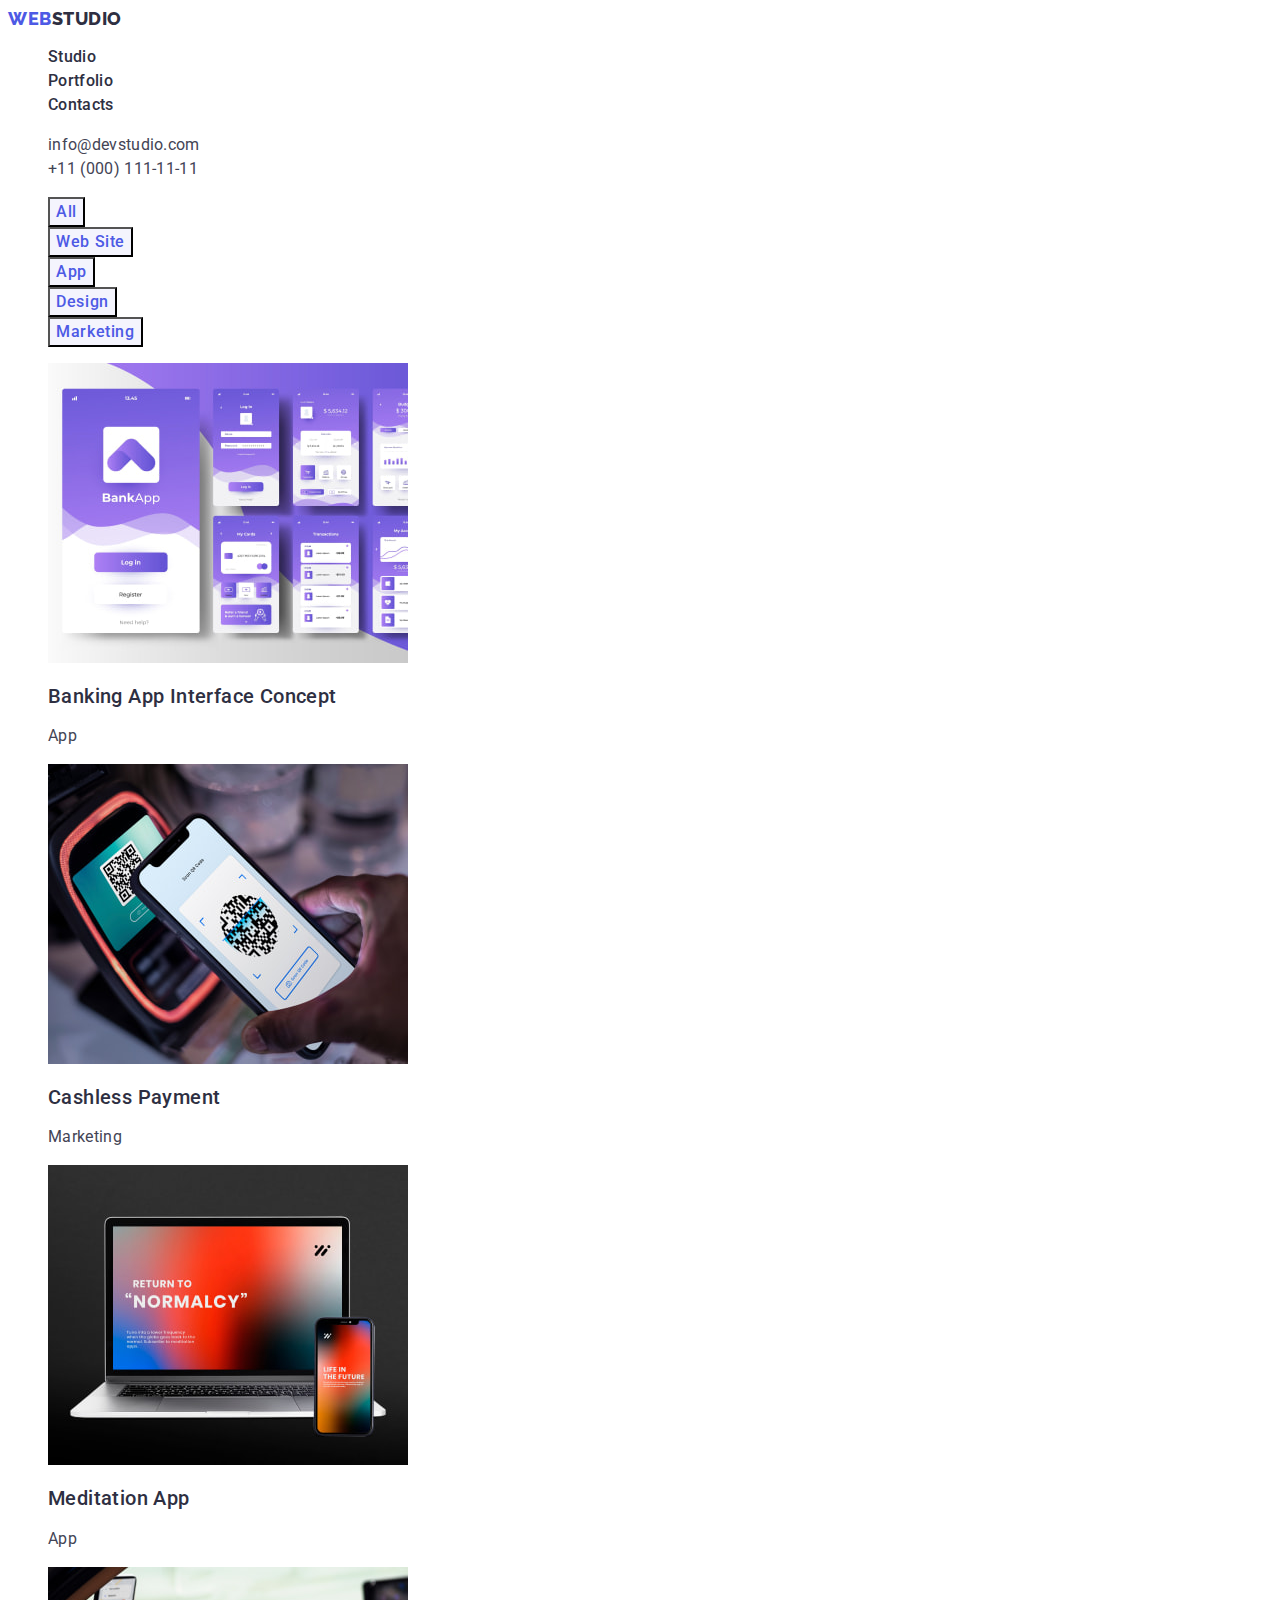
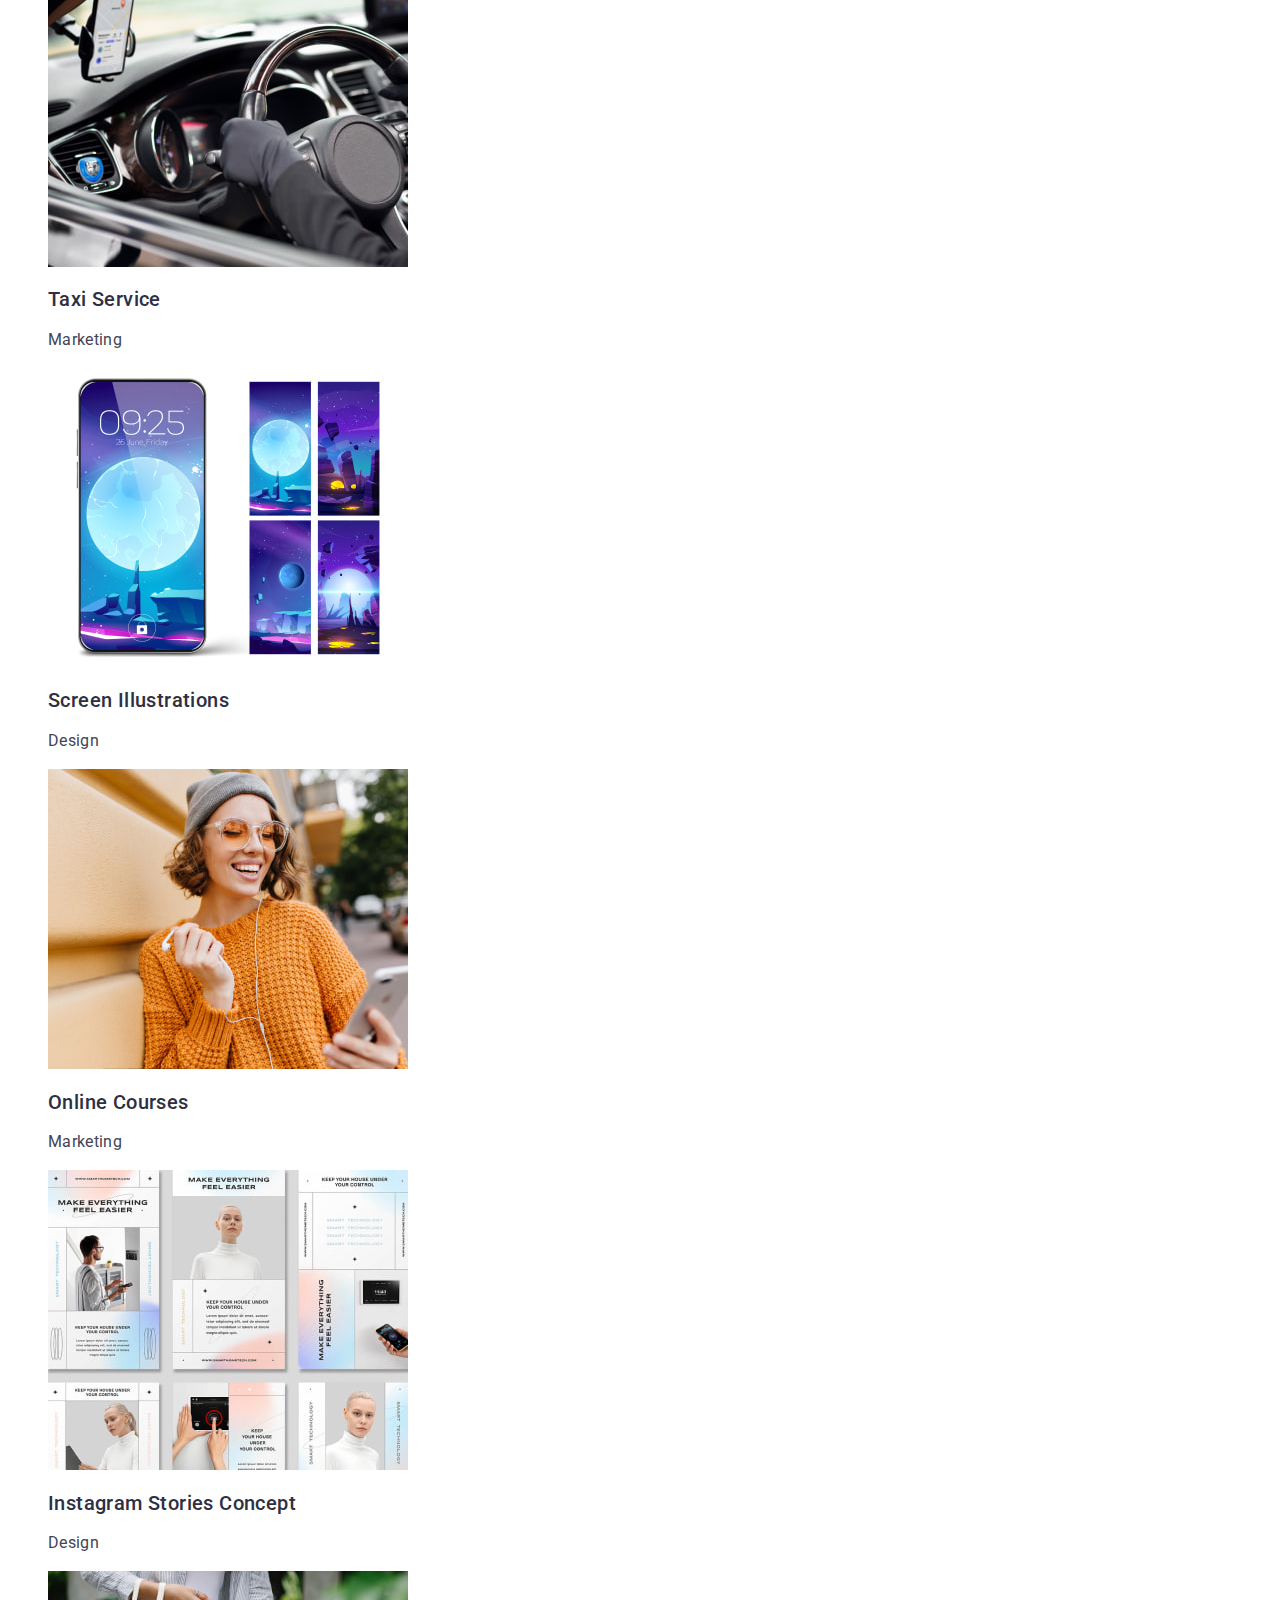
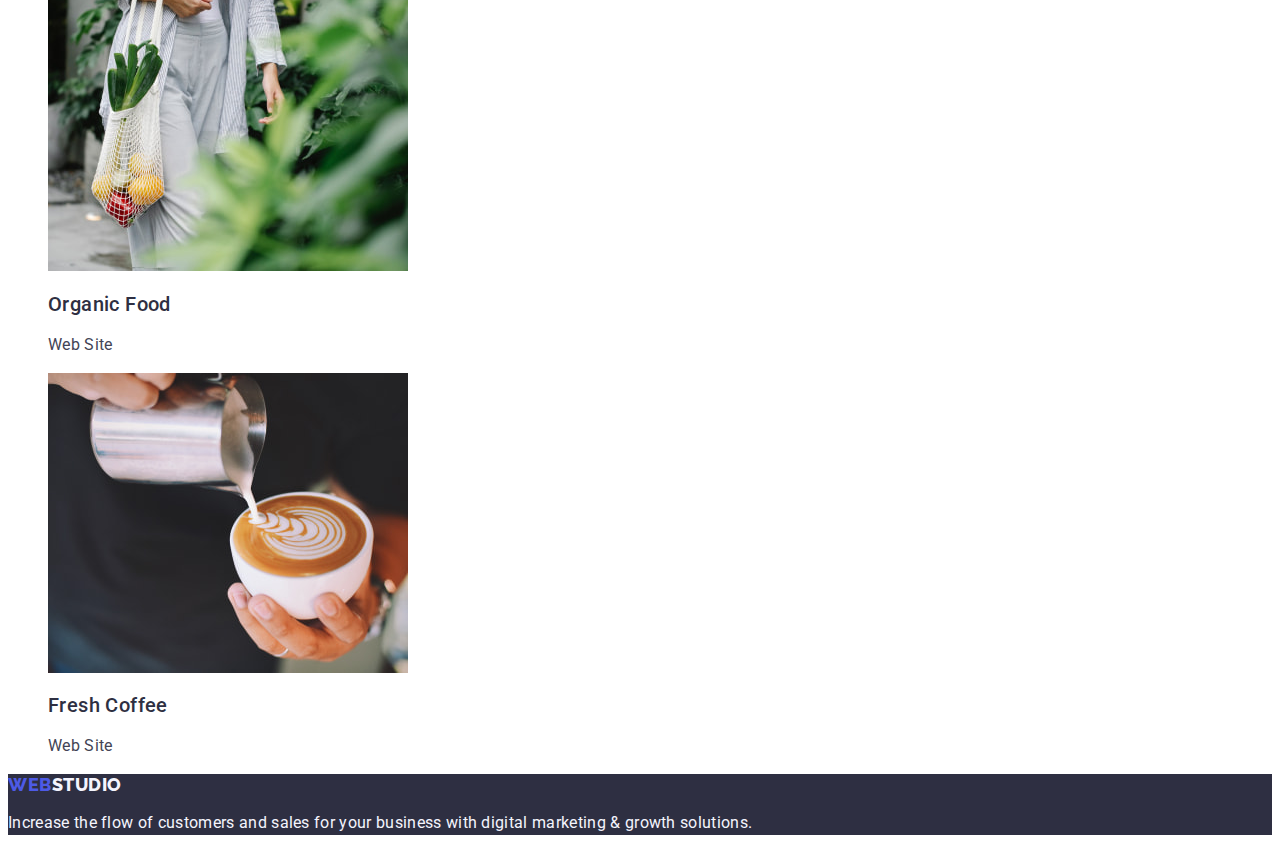
==== portfolio.html @ a931ed34 "Initial commit" ====
<!DOCTYPE html>
<html lang="en">
<head>
    <meta charset="UTF-8">
    <meta name="viewport" content="width=device-width, initial-scale=1.0">
    <title>Document</title>
    <link rel="preconnect" href="https://fonts.googleapis.com">
    <link rel="preconnect" href="https://fonts.gstatic.com" crossorigin>
    <link href="https://fonts.googleapis.com/css2?family=Raleway:wght@800&family=Roboto:wght@400;500;700;900&display=swap" rel="stylesheet">
    <link rel="stylesheet" href="./css/styles.css" />
</head>
<body>
    <header>
        <nav>
            <a href="./index.html" class="logo link">Web<span class="studio-h">Studio</span></a>
            <ul class="list">
                <li>
                    <a href="./index.html" class="nav link">Studio</a>
                </li>
                <li>
                    <a href="./portfolio.html" class="nav link">Portfolio </a>
                </li>
                <li>
                    <a href="" class="nav link">Contacts</a>
               </li>
            </ul>
    
           </nav>
           <address class="contacts">
               <ul class="list">
                <li>
                    <a href="mailto:info@devstudio.com" class="mailph link">info@devstudio.com</a>
                </li>
                <li>
                    <a href="tel:+110001111111" class="mailph link">+11 (000) 111-11-11</a>
                </li>
               </ul>
           </address>
            
     </header>

<main>
    <!--Buttons-->
    <section>
        <h1 hidden>Our Opportunities</h1>
        <ul class="list">
            <li><button type="button" class="btn-portfolio">All</button></li>
            <li><button type="button" class="btn-portfolio">Web Site</button></li>
            <li><button type="button" class="btn-portfolio">App</button></li>
            <li><button type="button" class="btn-portfolio">Design</button></li>
            <li><button type="button" class="btn-portfolio">Marketing</button></li>
        </ul>
   

    <!--Project Cards-->
        <ul class="list">
            <li>
                <a href="" class="link">
                    <img src="./images/projectcard1.jpg" alt="Banking App" width="360" height="300">
                    <h2 class="features-h">Banking App Interface Concept</h2>
                    <p class="features-text">App</p>
                </a>
            </li>
            <li>
                <a href="" class="link">
                    <img src="./images/projectcard2.jpg" alt="Cashless Terminal" width="360" height="300">
                    <h2 class="features-h">Cashless Payment</h2>
                    <p class="features-text">Marketing</p>
                </a>
            </li>
            <li>
                <a href="" class="link">
                    <img src="./images/projectcard3.jpg" alt="App To Relax" width="360" height="300">
                    <h2 class="features-h">Meditation App</h2>
                    <p class="features-text">App</p>
                </a>
            </li>
            <li>
                <a href="" class="link">
                    <img src="./images/projectcard4.jpg" alt="Driver" width="360" height="300">
                    <h2 class="features-h">Taxi Service</h2>
                    <p class="features-text">Marketing</p>
                </a>
            </li>
            <li>
                <a href="" class="link">
                    <img src="./images/projectcard5.jpg" alt="Mobile Design" width="360" height="300">
                    <h2 class="features-h">Screen Illustrations</h2>
                    <p class="features-text">Design</p>
                </a>
            </li>
            <li>
                <a href="" class="link">
                    <img src="./images/projectcard6.jpg" alt="Girl With Phone" width="360" height="300">
                    <h2 class="features-h">Online Courses</h2>
                    <p class="features-text">Marketing</p>
                </a>
            </li>
            <li>
                <a href="" class="link">
                    <img src="./images/projectcard7.jpg" alt="Design Instagram Stories" width="360" height="300">
                    <h2 class="features-h">Instagram Stories Concept</h2>
                    <p class="features-text">Design</p>
                </a>
            </li>
            <li>
                <a href="" class="link">
                    <img src="./images/projectcard8.jpg" alt="Fresh Fruits" width="360" height="300">
                    <h2 class="features-h">Organic Food</h2>
                    <p class="features-text">Web Site</p>
                </a>
            </li>
            <li>
                <a href="" class="link">
                    <img src="./images/projectcard9.jpg" alt="Cappuccino" width="360" height="300">
                    <h2 class="features-h">Fresh Coffee</h2>
                    <p class="features-text">Web Site</p>
                </a>
            </li>
        </ul>
    </section>
</main>


<footer class="footer">
    <a href="./index.html" class="logo link">Web<span class="studio-f">Studio</span></a>
    <p class="footer-text">Increase the flow of customers and sales for your business with digital marketing & growth solutions.</p>
</footer>
</body>
</html>
---- css/styles.css ----
:root{
    --iris: #4D5AE5;
    --ocean: #404BBF;
    --navyblue: #2E2F42;
    --green: #31D0AA;
    --slate: #434455;
    --lightslate: #8E8F99;
    --cornflower: #E7E9FC;
    --cloud: #F4F4FD;
    --navybluemodal: #2E2F42;
    --gray: #2E2F42;
    --white: #FFFFFF;
    --dairy: #FCFCFC;

}
body{
    font-family: 'Roboto', sans-serif;
    color: var(--slate);
    background-color: var(--white);
}
ul{
    list-style-type: none;
}
a{
    text-decoration: none;
}
.logo{
    font-family: 'Raleway', sans-serif;
    font-weight: 800;
    font-size: 18px;
    line-height: 1.17;
    letter-spacing: 0.03em;
    text-transform: uppercase;
    color: var(--iris);

}
.link{
    text-decoration: none;
}
.studio-h{
    color: var(--navyblue);
}
.list{
    list-style: none;
}
.nav{
    font-weight: 500;
    font-size: 16px;
    line-height: 1.5;
    letter-spacing: 0.02em;
    color: var(--navyblue);
}
.nav:hover,
.nav:focus,
.mailph:hover,
.mailph:focus{
    color: var(--ocean);
}
.contacts{
    font-style: normal;
}
.mailph{
    line-height: 1.5;
    letter-spacing: 0.02em;
    color: var(--slate);
}
.hero{
    background-color: var(--navyblue);
}
.mhead{
    font-size: 56px;
    line-height: 1.07;
    text-align: center;
    letter-spacing: 0.02em;
    color: var(--white);
}
.btnservice{
    background-color: var(--iris);
    font-family: 'Roboto', sans-serif;
    font-weight: 500;
    font-size: 16px;
    line-height: 1.5;
    letter-spacing: 0.04em;
    color: var(--white);
    cursor: pointer;
}
.btnservice:hover,
.btnservice:focus{
    background-color: var(--ocean);
}
.features-h{
    font-weight: 500;
    font-size: 20px;
    line-height: 1.2;
    letter-spacing: 0.02em;
    color: var(--navyblue);
}
.features-text{
    font-size: 16px;
    line-height: 1.5;
    letter-spacing: 0.02em;
    color: var(--slate);
}
.rect-h{
    font-size: 36px;
    line-height: 1.11;
    letter-spacing: 0.02em;
    text-align: center;
    text-transform: capitalize;
    color: var(--navyblue);
}
.team{
    background-color: var(--cloud);
}
.li-team{
    background-color: var(--white);
}
.footer{
    background-color: var(--navyblue);
}
.studio-f{
    color: var(--cloud);
}
.footer-text{
    line-height: 1.5;
    letter-spacing: 0.02em;
    color: var(--cloud);
}
.btn-portfolio{
    font-family: "Roboto", sans-serif;
    font-weight: 500;
    font-size: 16px;
    line-height: 1.5;
    letter-spacing: 0.04em;
    color: var(--iris);
    background-color: var(--cloud);
    cursor: pointer;
}
.btn-portfolio:hover,
.btn-portfolio:focus{
    color: var(--white);
    background-color: var(--ocean);
}
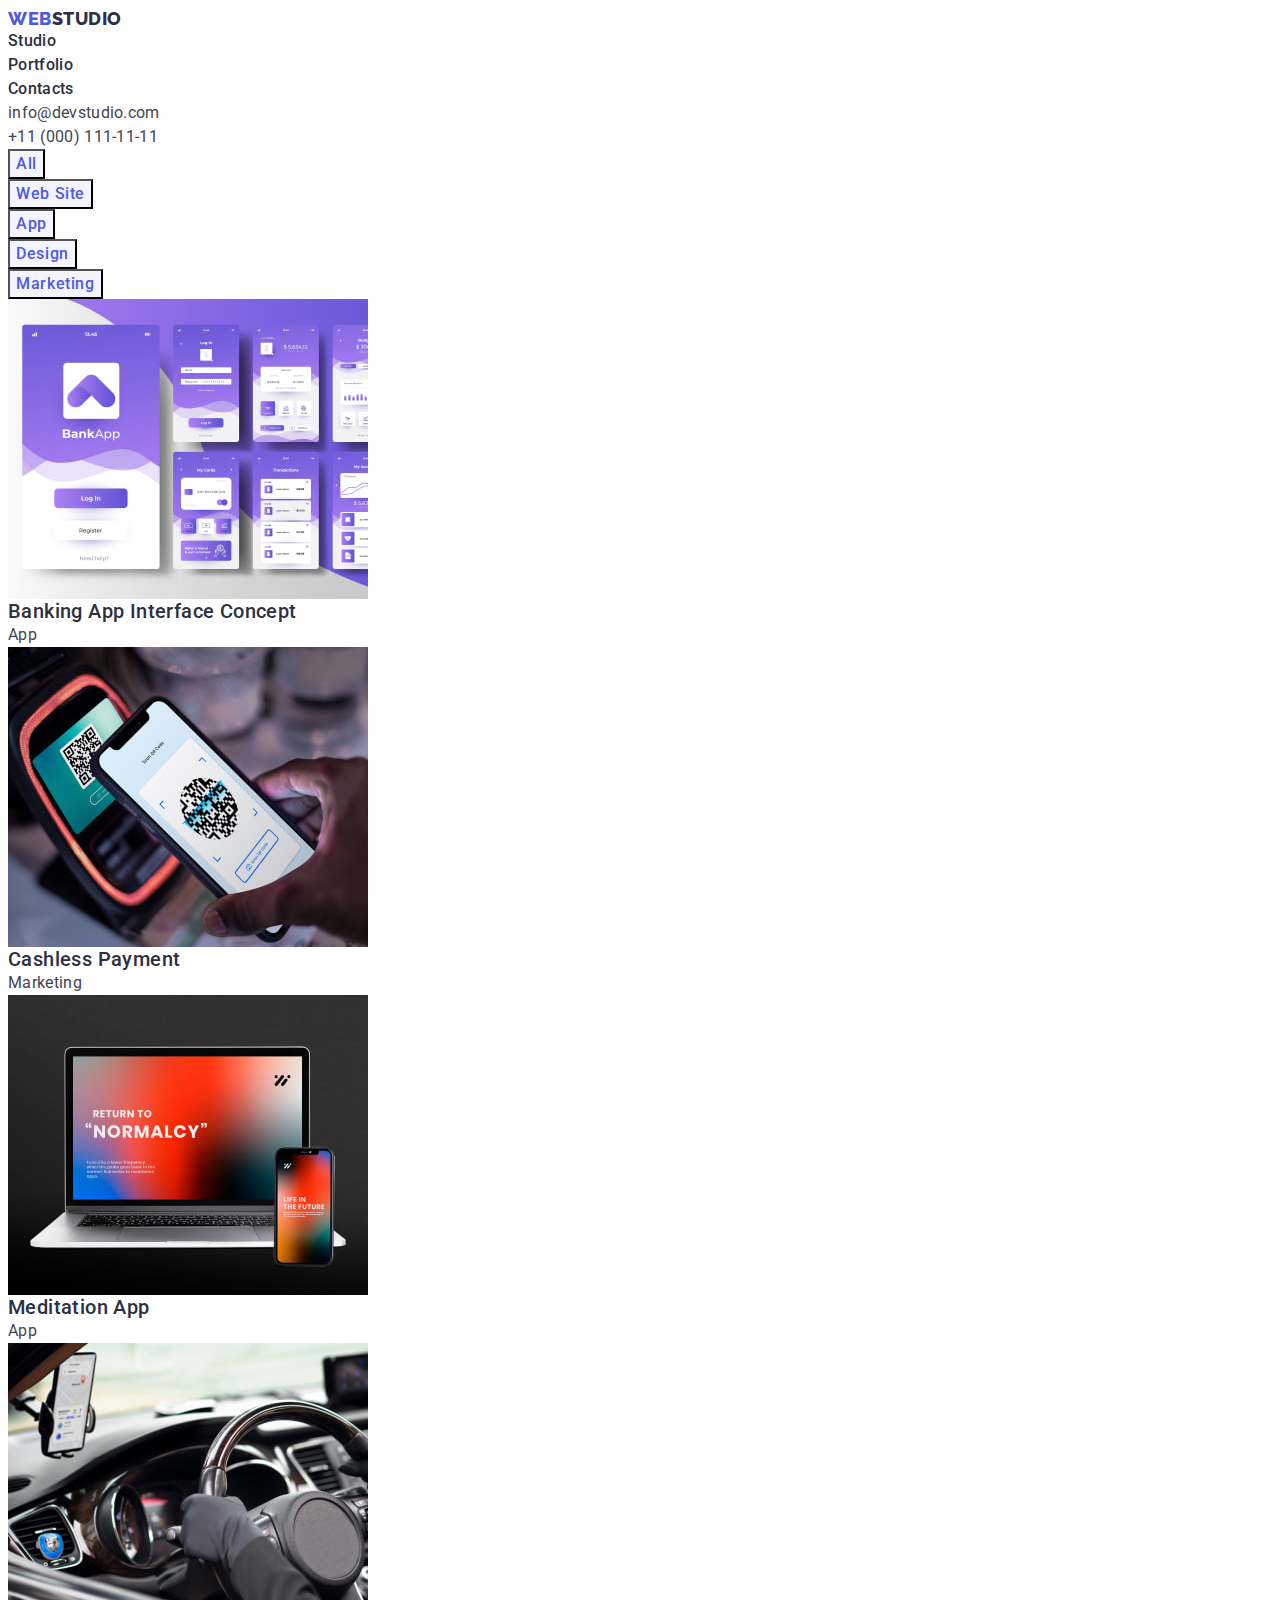
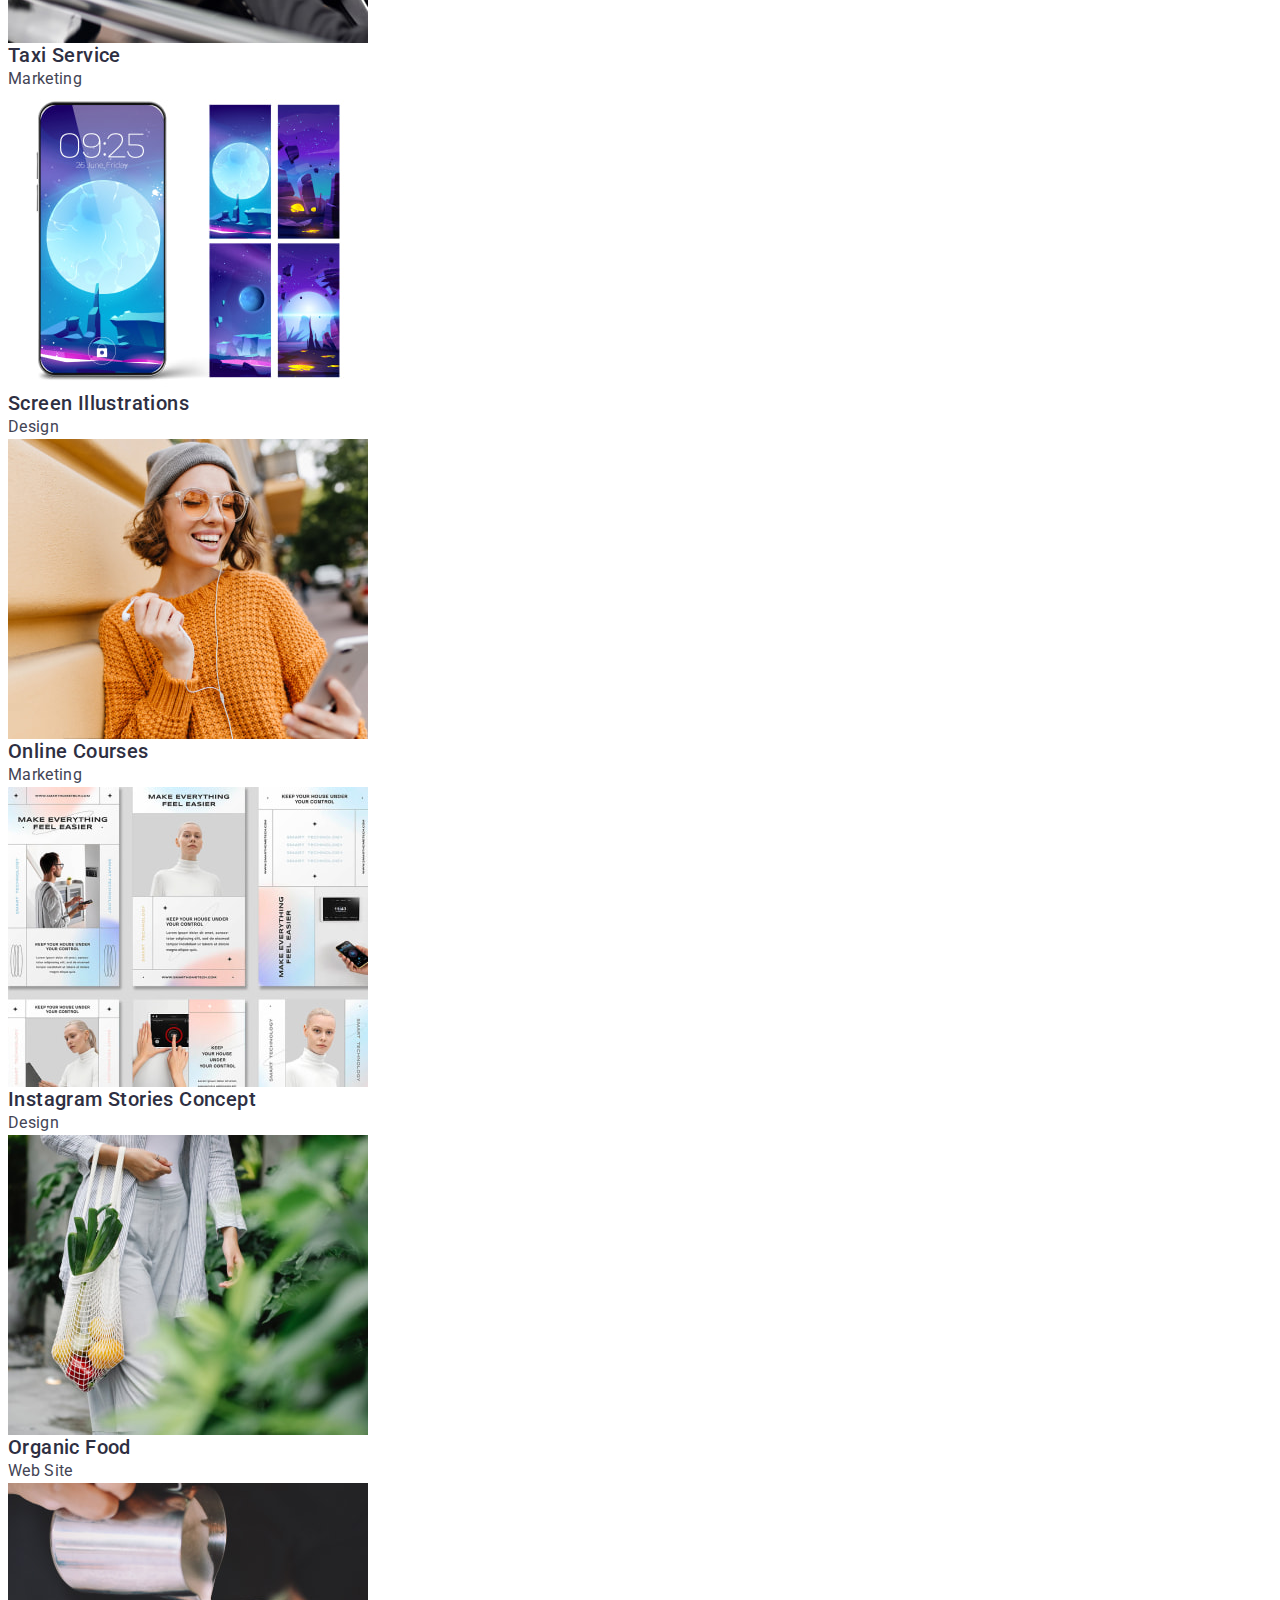
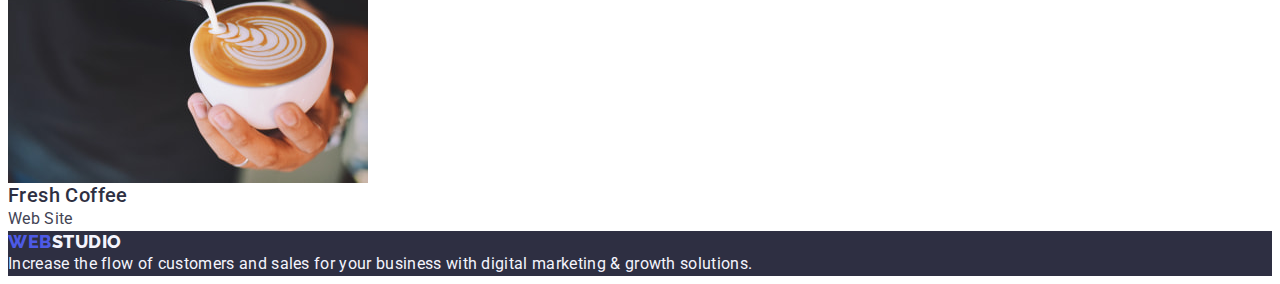
==== commit 9b5f6fda: "start" ====
--- a/portfolio.html
+++ b/portfolio.html
@@ -42,7 +42,7 @@
 <main>
     <!--Buttons-->
     <section>
-        <h1 hidden>Our Opportunities</h1>
+        <h1 class="visually-hidden">Our Opportunities</h1>
         <ul class="list">
             <li><button type="button" class="btn-portfolio">All</button></li>
             <li><button type="button" class="btn-portfolio">Web Site</button></li>
--- a/css/styles.css
+++ b/css/styles.css
@@ -20,10 +20,37 @@
 }
 ul{
     list-style-type: none;
+    margin: 0;
+    padding-left: 0;
+}
+img{
+    display: block;
 }
 a{
     text-decoration: none;
 }
+h1, 
+h2,
+h3,
+h4,
+h5,
+h6,
+p{
+    margin: 0;
+}
+.visually-hidden {
+    position: absolute;
+    width: 1px;
+    height: 1px;
+    margin: -1px;
+    border: 0;
+    padding: 0;
+    white-space: nowrap;
+    clip-path: inset(100%);
+    clip: rect(0 0 0 0);
+    overflow: hidden;
+    }
+
 .logo{
     font-family: 'Raleway', sans-serif;
     font-weight: 800;
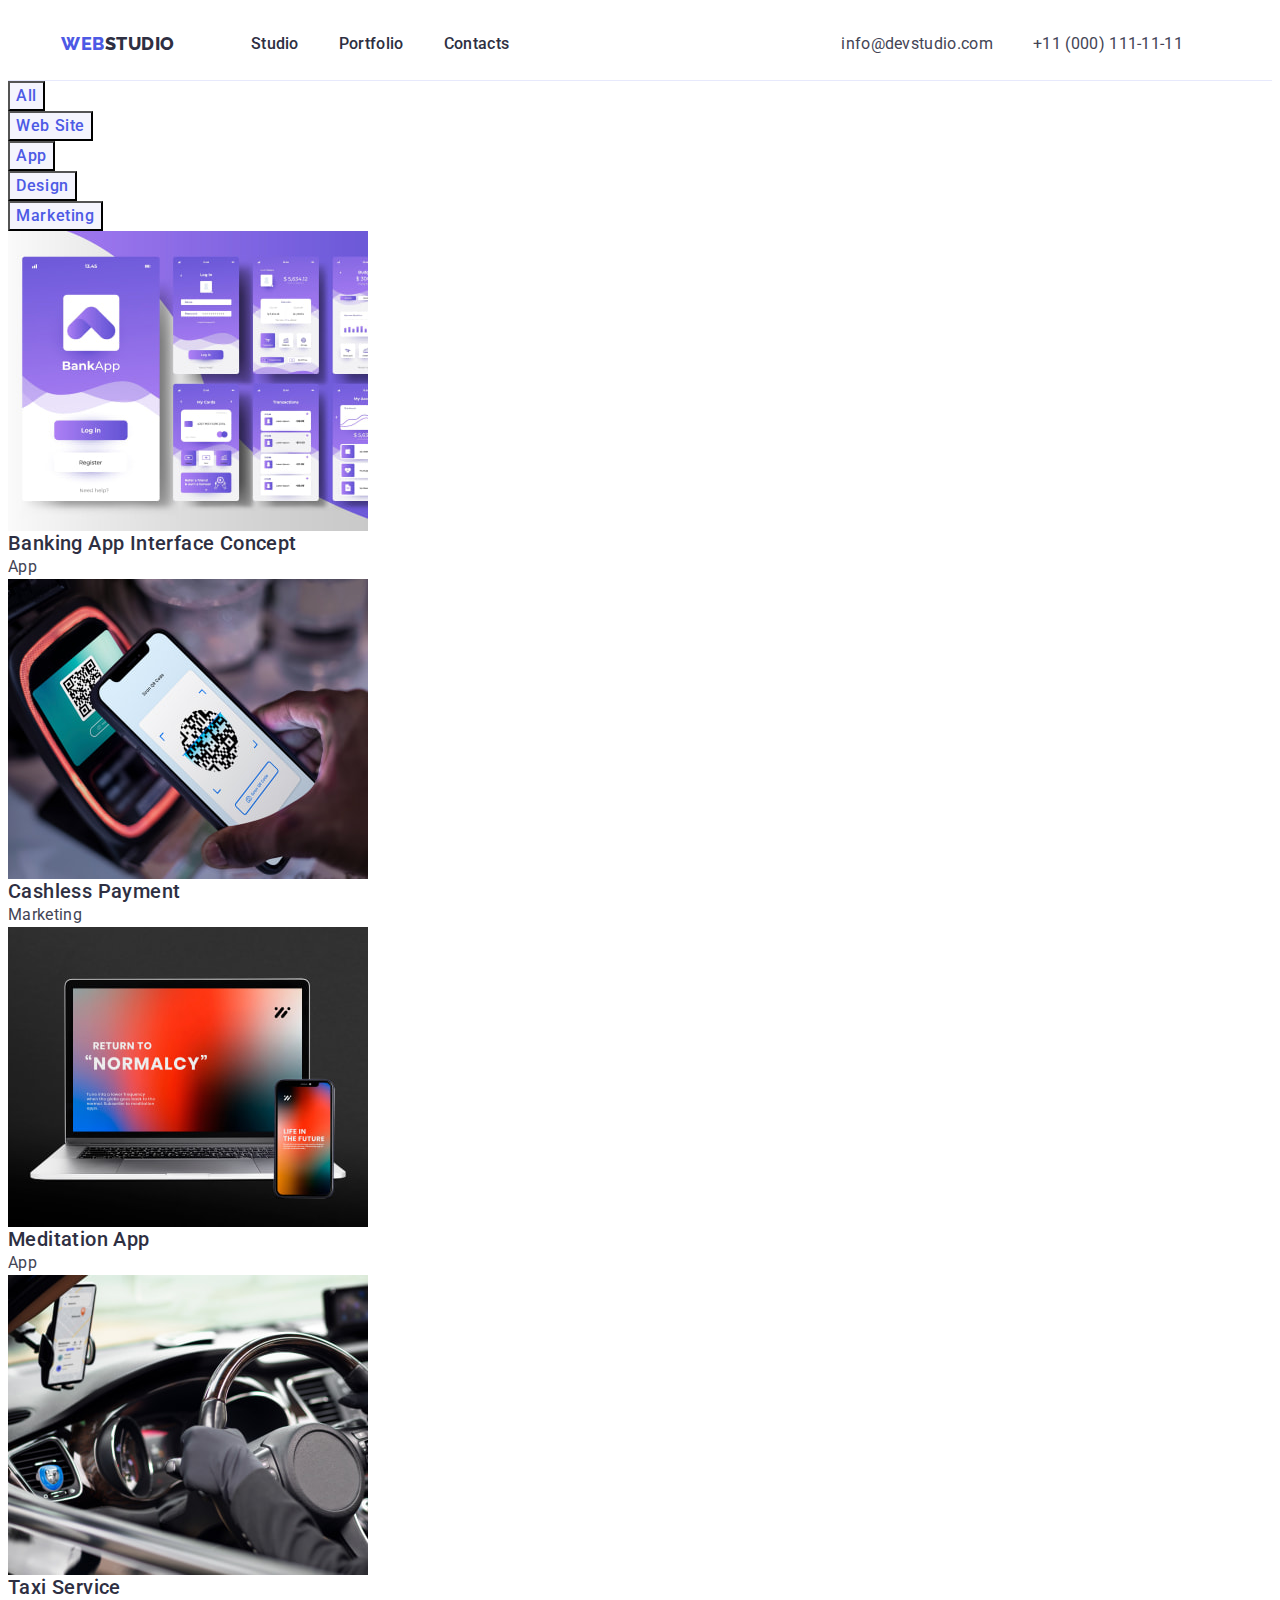
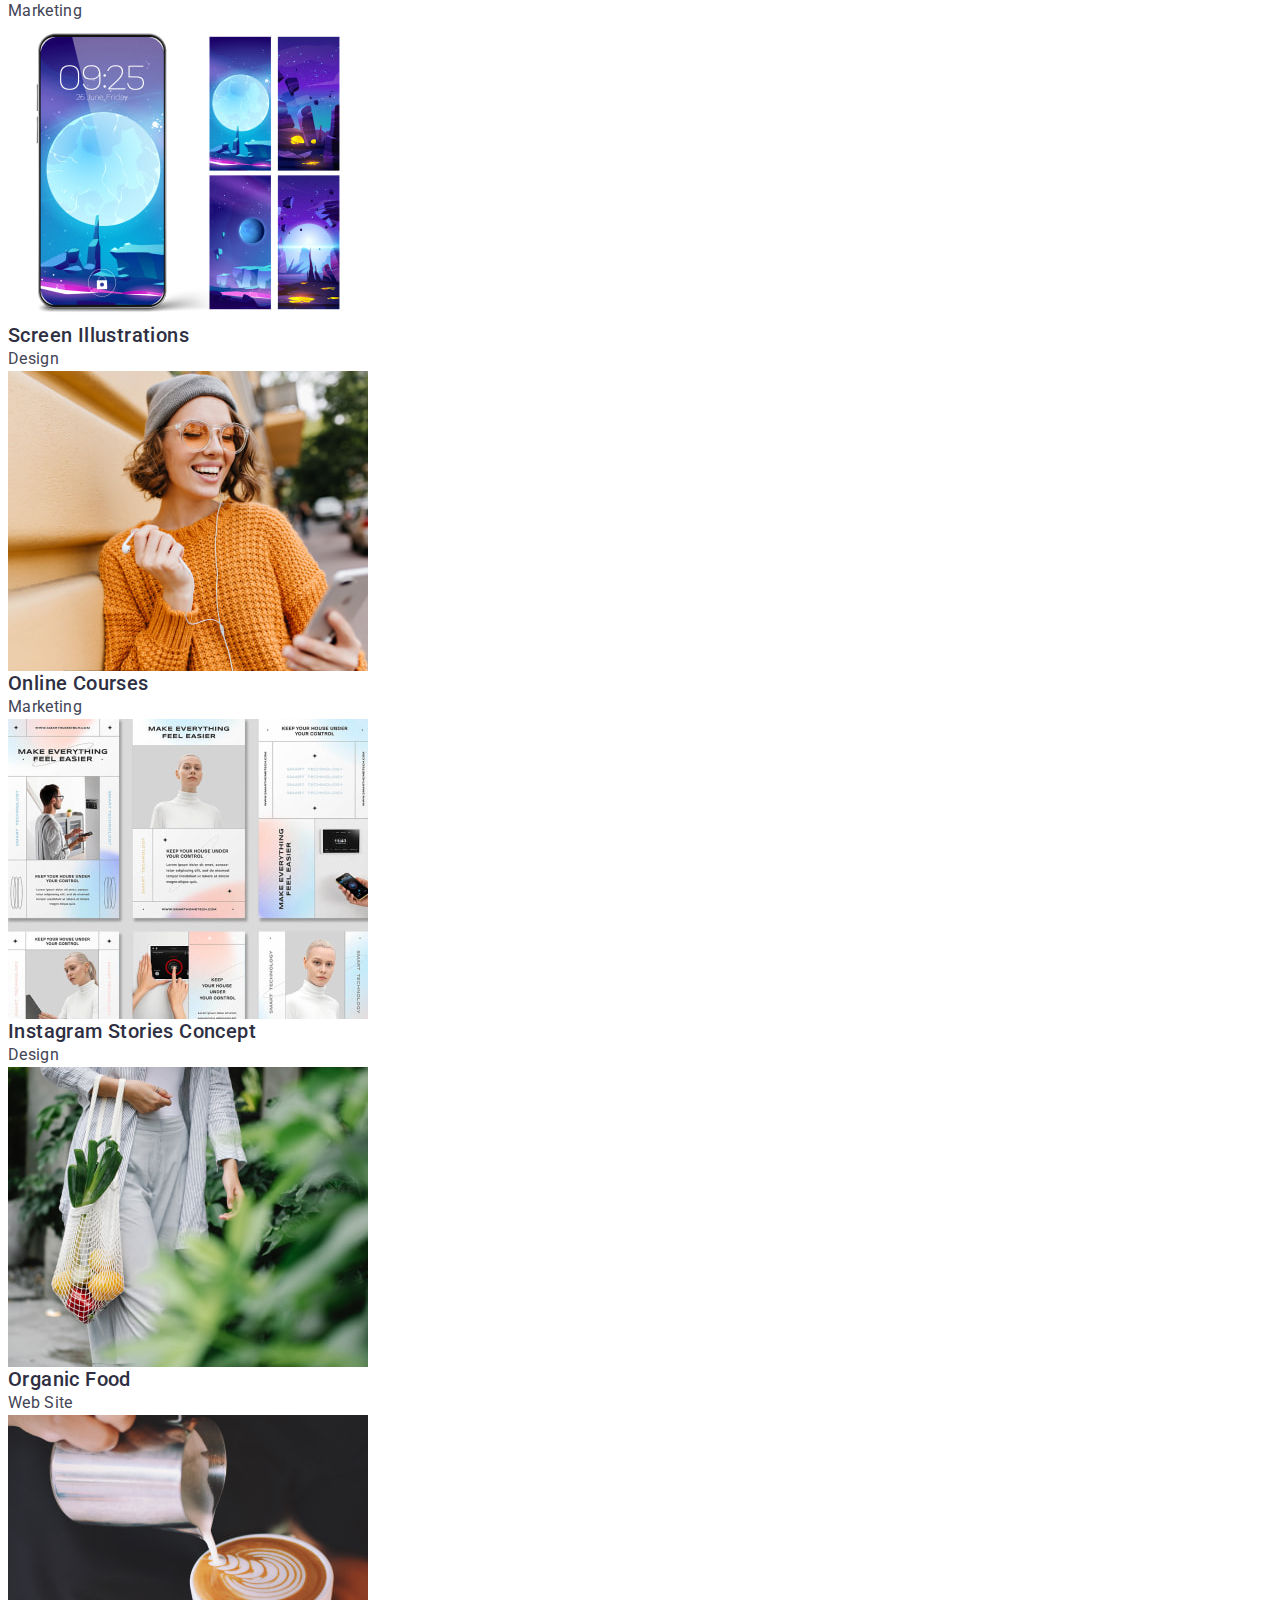
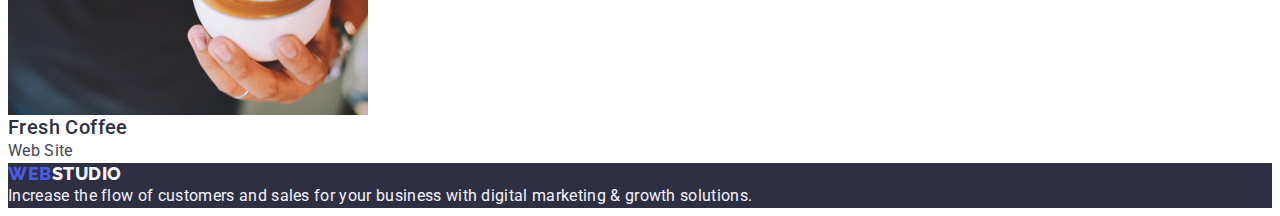
==== commit 15ebd4f6: "Update portfolio.html" ====
--- a/portfolio.html
+++ b/portfolio.html
@@ -10,34 +10,35 @@
     <link rel="stylesheet" href="./css/styles.css" />
 </head>
 <body>
-    <header>
-        <nav>
-            <a href="./index.html" class="logo link">Web<span class="studio-h">Studio</span></a>
-            <ul class="list">
-                <li>
-                    <a href="./index.html" class="nav link">Studio</a>
+    <header class="header">
+        <div class="container-header container">
+            <nav class="nav">
+                <a href="./index.html" class="logo link">Web<span class="studio-h">Studio</span></a>
+                <ul class="list menu-li">
+                    <li>
+                        <a href="./index.html" class="nav-item link">Studio</a>
+                    </li>
+                    <li>
+                        <a href="./portfolio.html" class="nav-item link">Portfolio </a>
+                    </li>
+                    <li>
+                        <a href="" class="nav-item link">Contacts</a>
                 </li>
-                <li>
-                    <a href="./portfolio.html" class="nav link">Portfolio </a>
-                </li>
-                <li>
-                    <a href="" class="nav link">Contacts</a>
-               </li>
-            </ul>
-    
-           </nav>
-           <address class="contacts">
-               <ul class="list">
-                <li>
-                    <a href="mailto:info@devstudio.com" class="mailph link">info@devstudio.com</a>
-                </li>
-                <li>
-                    <a href="tel:+110001111111" class="mailph link">+11 (000) 111-11-11</a>
-                </li>
-               </ul>
-           </address>
-            
-     </header>
+                </ul>
+
+            </nav>
+            <address class="contacts">
+                <ul class="list address-li">
+                    <li>
+                        <a href="mailto:info@devstudio.com" class="mailph link">info@devstudio.com</a>
+                    </li>
+                    <li>
+                        <a href="tel:+110001111111" class="mailph link">+11 (000) 111-11-11</a>
+                    </li>
+                </ul>
+            </address>
+         </div>
+    </header>
 
 <main>
     <!--Buttons-->
--- a/css/styles.css
+++ b/css/styles.css
@@ -13,6 +13,66 @@
     --dairy: #FCFCFC;
 
 }
+.header{
+    border-bottom: 1px solid var(--cornflower);
+}
+.container-header{
+    display: flex;
+    align-items: center;
+}
+.container{
+    width: 1158px;
+    margin: 0 auto;
+    padding: 0 15px;
+    height: 72px;
+}
+.nav{
+    display: flex;
+    align-items: center;
+}
+.logo{
+    font-family: 'Raleway', sans-serif;
+    font-weight: 800;
+    font-size: 18px;
+    line-height: 1.17;
+    letter-spacing: 0.03em;
+    text-transform: uppercase;
+    color: var(--iris);
+    margin-right: 76px;
+
+}
+.menu-li{
+    display: flex;
+    gap: 40px;
+}
+.nav-item{
+    font-weight: 500;
+    font-size: 16px;
+    line-height: 1.5;
+    letter-spacing: 0.02em;
+    color: var(--navyblue);
+    padding: 24px 0;
+}
+.nav-item:hover,
+.nav-item:focus,
+.mailph:hover,
+.mailph:focus{
+    color: var(--ocean);
+}
+
+.mailph{
+    line-height: 1.5;
+    letter-spacing: 0.02em;
+    color: var(--slate);
+}
+.address-li{
+    display: flex;
+    gap: 40px;
+    padding-left: 332px;
+}
+.contacts{
+    font-style: normal;
+}
 body{
     font-family: 'Roboto', sans-serif;
     color: var(--slate);
@@ -51,16 +111,7 @@
     overflow: hidden;
     }
 
-.logo{
-    font-family: 'Raleway', sans-serif;
-    font-weight: 800;
-    font-size: 18px;
-    line-height: 1.17;
-    letter-spacing: 0.03em;
-    text-transform: uppercase;
-    color: var(--iris);
-
-}
+
 .link{
     text-decoration: none;
 }
@@ -70,27 +121,7 @@
 .list{
     list-style: none;
 }
-.nav{
-    font-weight: 500;
-    font-size: 16px;
-    line-height: 1.5;
-    letter-spacing: 0.02em;
-    color: var(--navyblue);
-}
-.nav:hover,
-.nav:focus,
-.mailph:hover,
-.mailph:focus{
-    color: var(--ocean);
-}
-.contacts{
-    font-style: normal;
-}
-.mailph{
-    line-height: 1.5;
-    letter-spacing: 0.02em;
-    color: var(--slate);
-}
+
 .hero{
     background-color: var(--navyblue);
 }
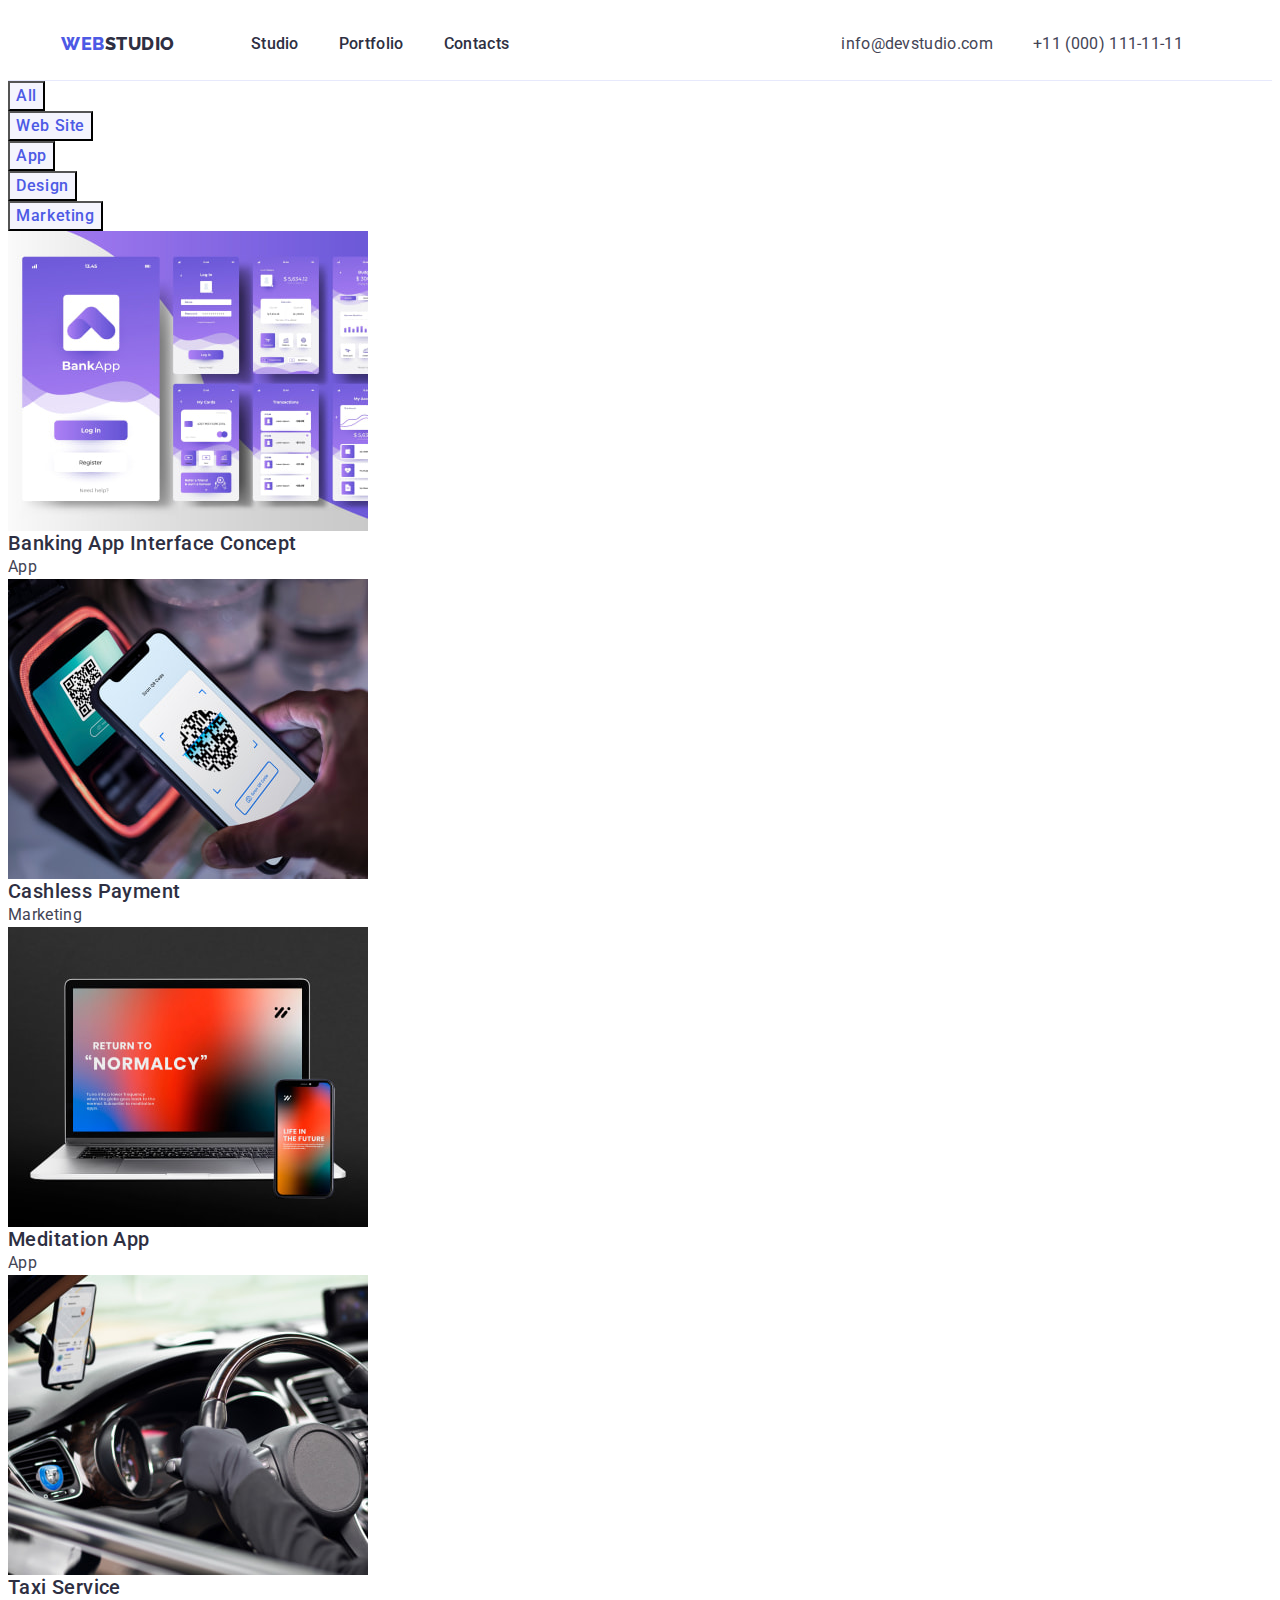
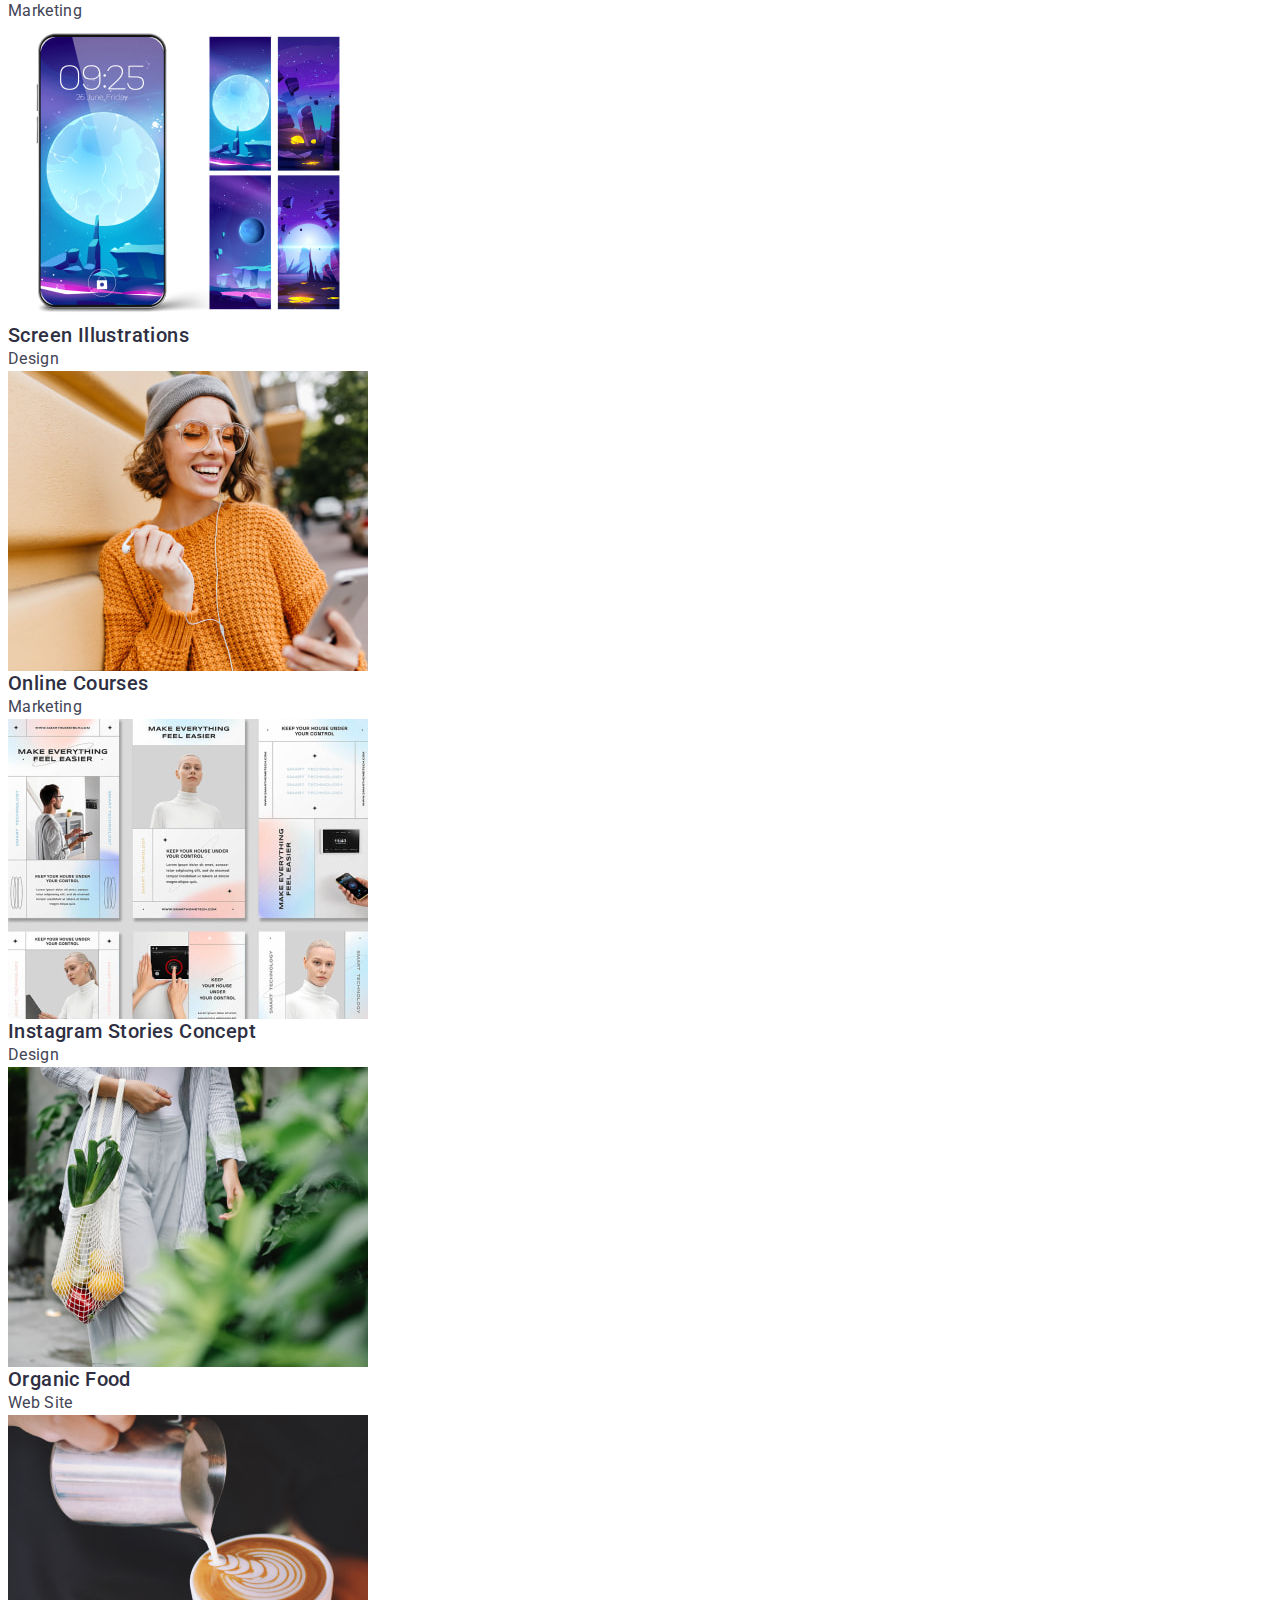
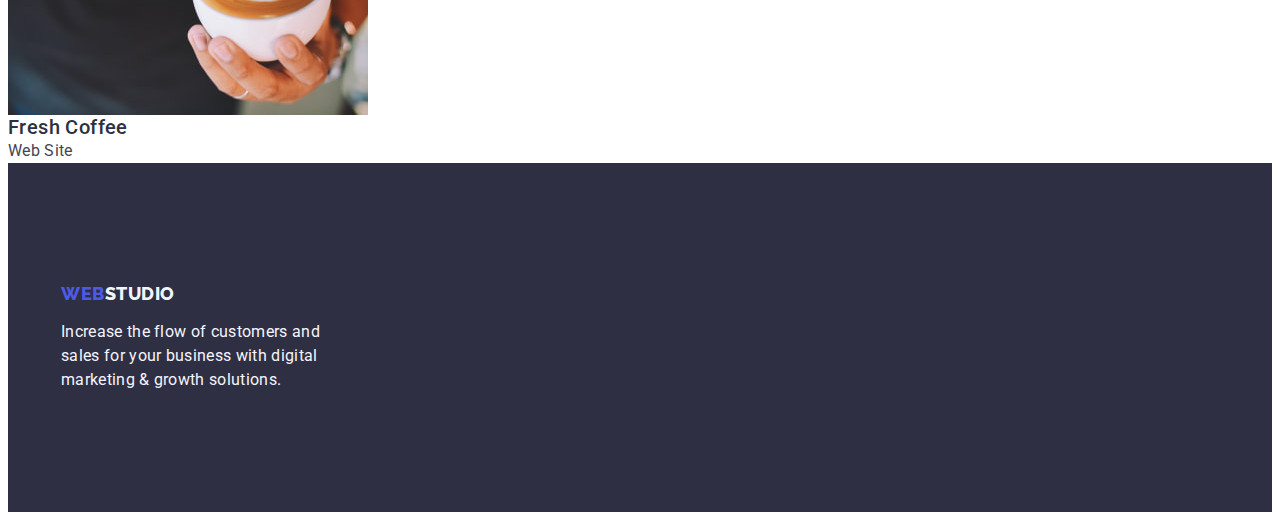
==== commit 9281673c: "section 4 + footer" ====
--- a/portfolio.html
+++ b/portfolio.html
@@ -1,14 +1,15 @@
 <!DOCTYPE html>
 <html lang="en">
-<head>
-    <meta charset="UTF-8">
-    <meta name="viewport" content="width=device-width, initial-scale=1.0">
-    <title>Document</title>
-    <link rel="preconnect" href="https://fonts.googleapis.com">
-    <link rel="preconnect" href="https://fonts.gstatic.com" crossorigin>
-    <link href="https://fonts.googleapis.com/css2?family=Raleway:wght@800&family=Roboto:wght@400;500;700;900&display=swap" rel="stylesheet">
-    <link rel="stylesheet" href="./css/styles.css" />
-</head>
+    <head>
+        <meta charset="UTF-8">
+        <meta name="viewport" content="width=device-width, initial-scale=1.0">
+        <title>Document</title>
+        <link rel="stylesheet" href="https://cdnjs.cloudflare.com/ajax/libs/modern-normalize/2.0.0/modern-normalize.min.css" integrity="sha512-4xo8blKMVCiXpTaLzQSLSw3KFOVPWhm/TRtuPVc4WG6kUgjH6J03IBuG7JZPkcWMxJ5huwaBpOpnwYElP/m6wg==" crossorigin="anonymous" referrerpolicy="no-referrer" />
+        <link rel="preconnect" href="https://fonts.googleapis.com">
+        <link rel="preconnect" href="https://fonts.gstatic.com" crossorigin>
+        <link href="https://fonts.googleapis.com/css2?family=Raleway:wght@800&family=Roboto:wght@400;500;700;900&display=swap" rel="stylesheet">
+        <link rel="stylesheet" href="./css/styles.css" />
+    </head>
 <body>
     <header class="header">
         <div class="container-header container">
@@ -58,64 +59,64 @@
             <li>
                 <a href="" class="link">
                     <img src="./images/projectcard1.jpg" alt="Banking App" width="360" height="300">
-                    <h2 class="features-h">Banking App Interface Concept</h2>
-                    <p class="features-text">App</p>
+                    <h2 class="main-header">Banking App Interface Concept</h2>
+                    <p class="main-text">App</p>
                 </a>
             </li>
             <li>
                 <a href="" class="link">
                     <img src="./images/projectcard2.jpg" alt="Cashless Terminal" width="360" height="300">
-                    <h2 class="features-h">Cashless Payment</h2>
-                    <p class="features-text">Marketing</p>
+                    <h2 class="main-header">Cashless Payment</h2>
+                    <p class="main-text">Marketing</p>
                 </a>
             </li>
             <li>
                 <a href="" class="link">
                     <img src="./images/projectcard3.jpg" alt="App To Relax" width="360" height="300">
-                    <h2 class="features-h">Meditation App</h2>
-                    <p class="features-text">App</p>
+                    <h2 class="main-header">Meditation App</h2>
+                    <p class="main-text">App</p>
                 </a>
             </li>
             <li>
                 <a href="" class="link">
                     <img src="./images/projectcard4.jpg" alt="Driver" width="360" height="300">
-                    <h2 class="features-h">Taxi Service</h2>
-                    <p class="features-text">Marketing</p>
+                    <h2 class="main-header">Taxi Service</h2>
+                    <p class="main-text">Marketing</p>
                 </a>
             </li>
             <li>
                 <a href="" class="link">
                     <img src="./images/projectcard5.jpg" alt="Mobile Design" width="360" height="300">
-                    <h2 class="features-h">Screen Illustrations</h2>
-                    <p class="features-text">Design</p>
+                    <h2 class="main-header">Screen Illustrations</h2>
+                    <p class="main-text">Design</p>
                 </a>
             </li>
             <li>
                 <a href="" class="link">
                     <img src="./images/projectcard6.jpg" alt="Girl With Phone" width="360" height="300">
-                    <h2 class="features-h">Online Courses</h2>
-                    <p class="features-text">Marketing</p>
+                    <h2 class="main-header">Online Courses</h2>
+                    <p class="main-text">Marketing</p>
                 </a>
             </li>
             <li>
                 <a href="" class="link">
                     <img src="./images/projectcard7.jpg" alt="Design Instagram Stories" width="360" height="300">
-                    <h2 class="features-h">Instagram Stories Concept</h2>
-                    <p class="features-text">Design</p>
+                    <h2 class="main-header">Instagram Stories Concept</h2>
+                    <p class="main-text">Design</p>
                 </a>
             </li>
             <li>
                 <a href="" class="link">
                     <img src="./images/projectcard8.jpg" alt="Fresh Fruits" width="360" height="300">
-                    <h2 class="features-h">Organic Food</h2>
-                    <p class="features-text">Web Site</p>
+                    <h2 class="main-header">Organic Food</h2>
+                    <p class="main-text">Web Site</p>
                 </a>
             </li>
             <li>
                 <a href="" class="link">
                     <img src="./images/projectcard9.jpg" alt="Cappuccino" width="360" height="300">
-                    <h2 class="features-h">Fresh Coffee</h2>
-                    <p class="features-text">Web Site</p>
+                    <h2 class="main-header">Fresh Coffee</h2>
+                    <p class="main-text">Web Site</p>
                 </a>
             </li>
         </ul>
@@ -124,8 +125,10 @@
 
 
 <footer class="footer">
-    <a href="./index.html" class="logo link">Web<span class="studio-f">Studio</span></a>
-    <p class="footer-text">Increase the flow of customers and sales for your business with digital marketing & growth solutions.</p>
+    <div class="container">
+        <a href="./index.html" class="logo link footer-logo">Web<span class="footer-studio">Studio</span></a>
+        <p class="footer-text">Increase the flow of customers and sales for your business with digital marketing & growth solutions.</p>
+    </div>
 </footer>
 </body>
 </html>--- a/css/styles.css
+++ b/css/styles.css
@@ -24,6 +24,8 @@
     width: 1158px;
     margin: 0 auto;
     padding: 0 15px;
+}
+.container .nav{
     height: 72px;
 }
 .nav{
@@ -73,6 +75,8 @@
 .contacts{
     font-style: normal;
 }
+        /* main styles */
+
 body{
     font-family: 'Roboto', sans-serif;
     color: var(--slate);
@@ -121,9 +125,14 @@
 .list{
     list-style: none;
 }
+        /* section styles */
 
 .hero{
     background-color: var(--navyblue);
+    padding: 188px 0;
+}
+.hero .container{
+    margin-left: 472px;
 }
 .mhead{
     font-size: 56px;
@@ -131,8 +140,14 @@
     text-align: center;
     letter-spacing: 0.02em;
     color: var(--white);
+    max-width: 496px;
 }
 .btnservice{
+    display: block;
+    min-width: 169px;
+    height: 56px;
+    border: none;
+    border-radius: 4px;
     background-color: var(--iris);
     font-family: 'Roboto', sans-serif;
     font-weight: 500;
@@ -141,23 +156,45 @@
     letter-spacing: 0.04em;
     color: var(--white);
     cursor: pointer;
+    margin-left: 164px;
+    margin-top: 48px;
 }
 .btnservice:hover,
 .btnservice:focus{
     background-color: var(--ocean);
 }
+
+
+.features{
+    padding: 120px 0;
+}
+.features-list{
+    display: flex;
+    gap: 24px;
+}
+.features-li{
+    width: calc((100% - 72px) / 4);
+}
 .features-h{
+    margin-bottom: 8px;
+}
+.main-header{
     font-weight: 500;
     font-size: 20px;
     line-height: 1.2;
     letter-spacing: 0.02em;
     color: var(--navyblue);
 }
-.features-text{
+.main-text{
     font-size: 16px;
     line-height: 1.5;
     letter-spacing: 0.02em;
     color: var(--slate);
+}
+
+
+.rect{
+    padding-bottom: 120px;
 }
 .rect-h{
     font-size: 36px;
@@ -166,23 +203,63 @@
     text-align: center;
     text-transform: capitalize;
     color: var(--navyblue);
-}
+    margin-bottom: 72px;
+}
+.rect-list{
+    display: flex;
+    gap: 24px;
+}
+.rect-li{
+    width: calc((100% - 48px) / 3);
+}
+
+
 .team{
     background-color: var(--cloud);
-}
-.li-team{
+    padding-bottom: 120px;
+}
+.team-header2{
+    margin-bottom: 72px;
+    padding-top: 120px;
+}
+.team-list{
+    display: flex;
+    gap: 24px;
+}
+.team-li{
     background-color: var(--white);
-}
+    width: calc((100% - 72px) / 4);
+    border-radius: 0px 0px 4px 4px;
+
+}
+.team-member{
+    padding: 32px 0;;
+}
+.team-header3{
+    text-align: center;
+    margin-bottom: 8px;
+}
+.team-text{
+    text-align: center;
+}
+
+
 .footer{
     background-color: var(--navyblue);
-}
-.studio-f{
+    padding: 120px 0;
+}
+.footer-logo{
+    display: inline-block;
+    margin-bottom: 16px;
+}
+.footer-studio{
     color: var(--cloud);
 }
 .footer-text{
     line-height: 1.5;
     letter-spacing: 0.02em;
     color: var(--cloud);
+    max-width: 264px;
 }
 .btn-portfolio{
     font-family: "Roboto", sans-serif;
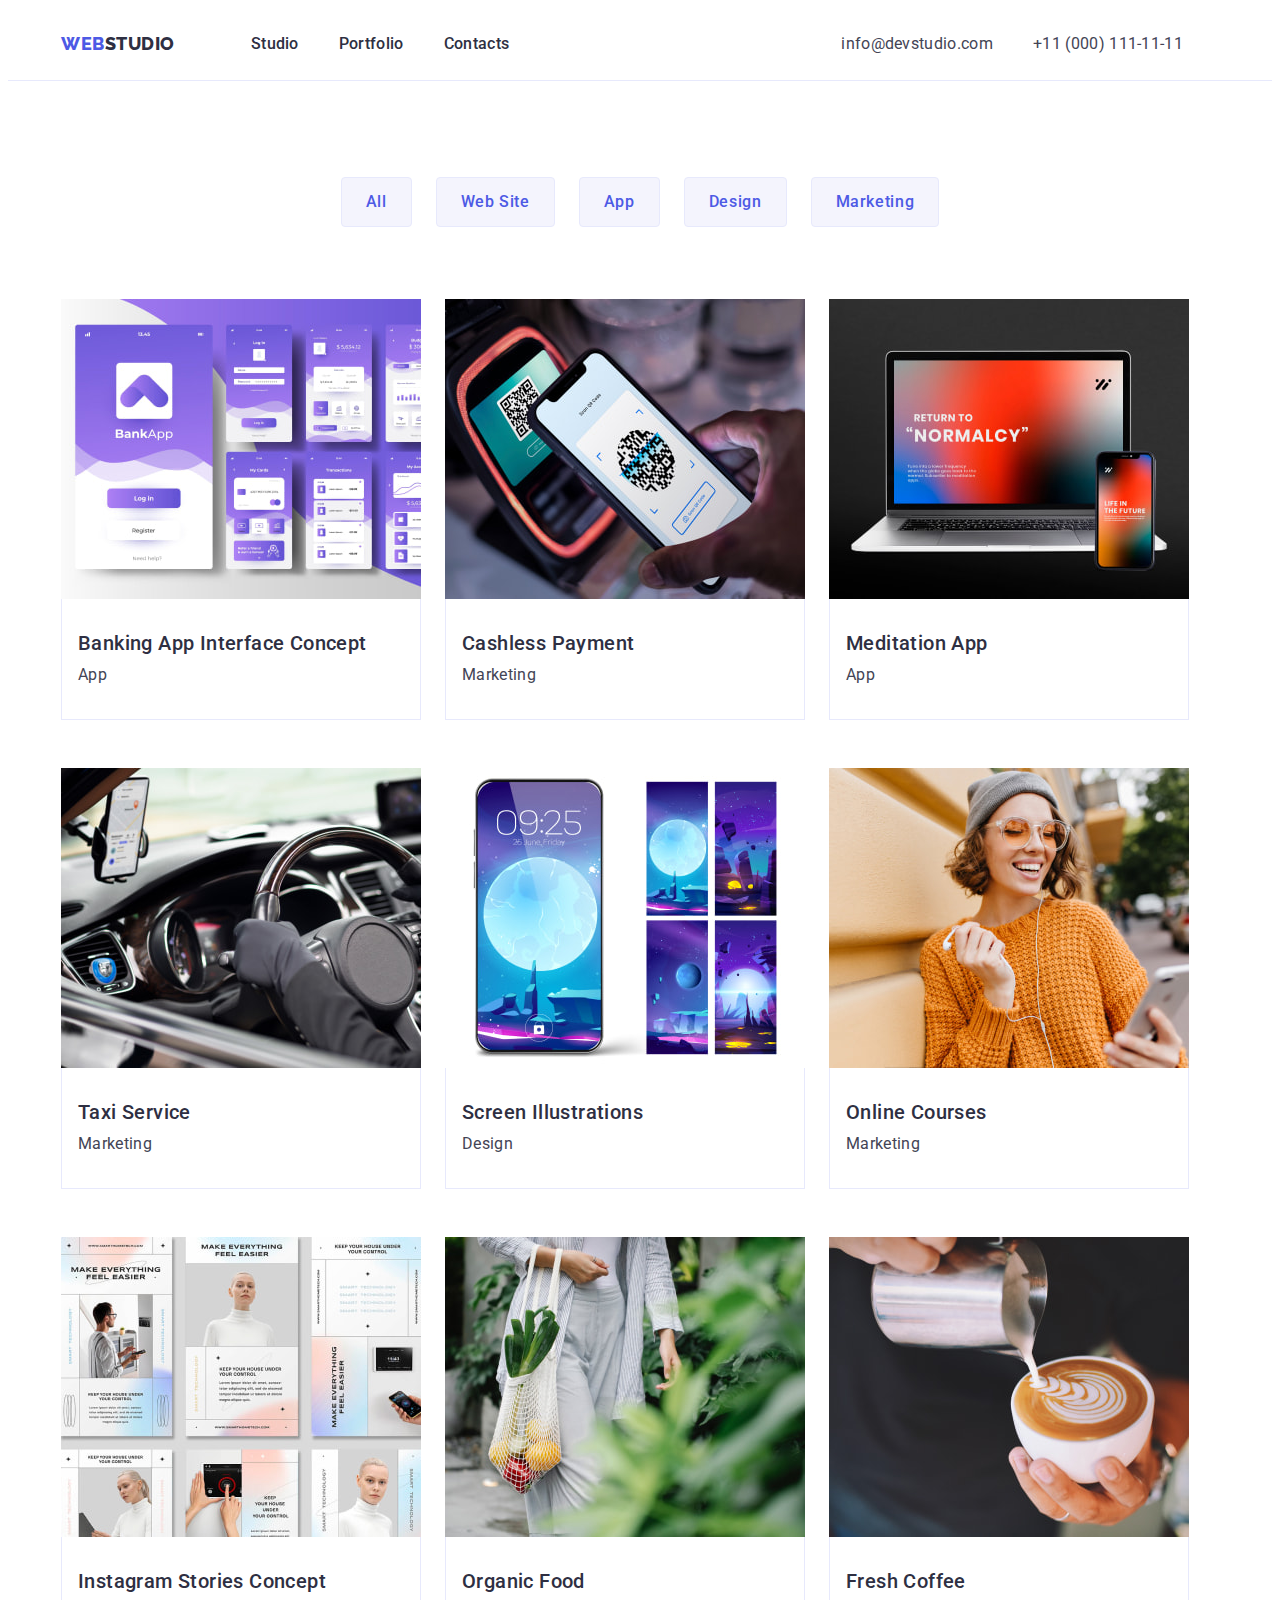
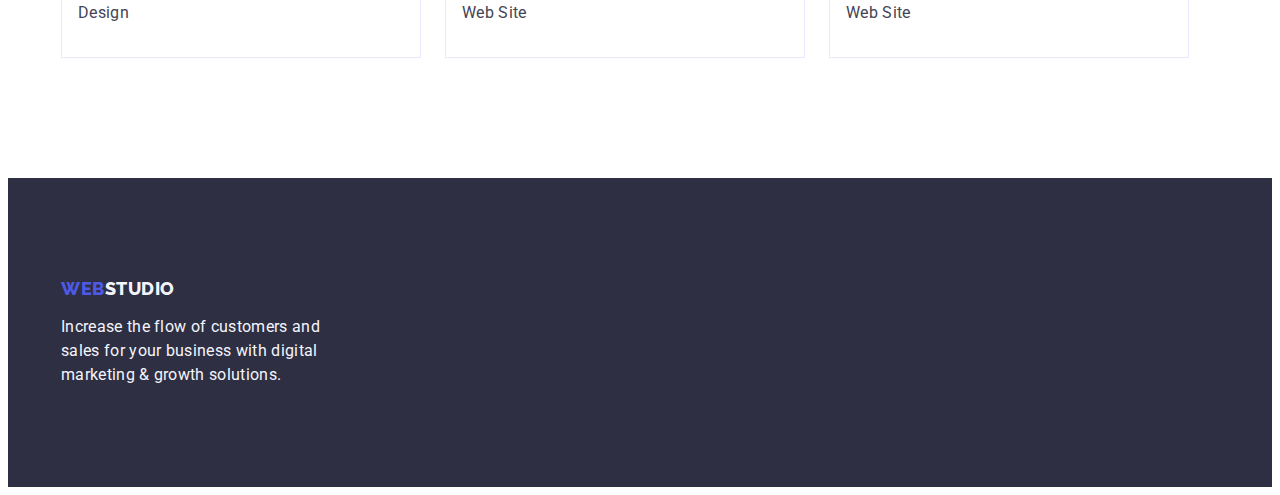
==== commit de21150b: "portfolio final v1.0" ====
--- a/portfolio.html
+++ b/portfolio.html
@@ -43,83 +43,103 @@
 
 <main>
     <!--Buttons-->
-    <section>
-        <h1 class="visually-hidden">Our Opportunities</h1>
-        <ul class="list">
-            <li><button type="button" class="btn-portfolio">All</button></li>
-            <li><button type="button" class="btn-portfolio">Web Site</button></li>
-            <li><button type="button" class="btn-portfolio">App</button></li>
-            <li><button type="button" class="btn-portfolio">Design</button></li>
-            <li><button type="button" class="btn-portfolio">Marketing</button></li>
-        </ul>
-   
+    <section class="portfolio-section">
+        <div class="container">
+            <h1 class="visually-hidden">Our Opportunities</h1>
+            <ul class="list portfolio-ul-btn" >
+                <li><button type="button" class="btn-portfolio">All</button></li>
+                <li><button type="button" class="btn-portfolio">Web Site</button></li>
+                <li><button type="button" class="btn-portfolio">App</button></li>
+                <li><button type="button" class="btn-portfolio">Design</button></li>
+                <li><button type="button" class="btn-portfolio">Marketing</button></li>
+            </ul>
+    
 
-    <!--Project Cards-->
-        <ul class="list">
-            <li>
-                <a href="" class="link">
-                    <img src="./images/projectcard1.jpg" alt="Banking App" width="360" height="300">
-                    <h2 class="main-header">Banking App Interface Concept</h2>
-                    <p class="main-text">App</p>
-                </a>
-            </li>
-            <li>
-                <a href="" class="link">
-                    <img src="./images/projectcard2.jpg" alt="Cashless Terminal" width="360" height="300">
-                    <h2 class="main-header">Cashless Payment</h2>
-                    <p class="main-text">Marketing</p>
-                </a>
-            </li>
-            <li>
-                <a href="" class="link">
-                    <img src="./images/projectcard3.jpg" alt="App To Relax" width="360" height="300">
-                    <h2 class="main-header">Meditation App</h2>
-                    <p class="main-text">App</p>
-                </a>
-            </li>
-            <li>
-                <a href="" class="link">
-                    <img src="./images/projectcard4.jpg" alt="Driver" width="360" height="300">
-                    <h2 class="main-header">Taxi Service</h2>
-                    <p class="main-text">Marketing</p>
-                </a>
-            </li>
-            <li>
-                <a href="" class="link">
-                    <img src="./images/projectcard5.jpg" alt="Mobile Design" width="360" height="300">
-                    <h2 class="main-header">Screen Illustrations</h2>
-                    <p class="main-text">Design</p>
-                </a>
-            </li>
-            <li>
-                <a href="" class="link">
-                    <img src="./images/projectcard6.jpg" alt="Girl With Phone" width="360" height="300">
-                    <h2 class="main-header">Online Courses</h2>
-                    <p class="main-text">Marketing</p>
-                </a>
-            </li>
-            <li>
-                <a href="" class="link">
-                    <img src="./images/projectcard7.jpg" alt="Design Instagram Stories" width="360" height="300">
-                    <h2 class="main-header">Instagram Stories Concept</h2>
-                    <p class="main-text">Design</p>
-                </a>
-            </li>
-            <li>
-                <a href="" class="link">
-                    <img src="./images/projectcard8.jpg" alt="Fresh Fruits" width="360" height="300">
-                    <h2 class="main-header">Organic Food</h2>
-                    <p class="main-text">Web Site</p>
-                </a>
-            </li>
-            <li>
-                <a href="" class="link">
-                    <img src="./images/projectcard9.jpg" alt="Cappuccino" width="360" height="300">
-                    <h2 class="main-header">Fresh Coffee</h2>
-                    <p class="main-text">Web Site</p>
-                </a>
-            </li>
-        </ul>
+        <!--Project Cards-->
+            <ul class="list portfolio-ul-cards">
+                <li class="portfolio-li-cards">
+                    <a href="" class="link">
+                        <img src="./images/projectcard1.jpg" alt="Banking App" width="360" height="300">
+                        <div class="portfolio-apps">
+                            <h2 class="main-header portfolio-apps-header">Banking App Interface Concept</h2>
+                            <p class="main-text">App</p>
+                        </div>
+                    </a>
+                </li>
+                <li class="portfolio-li-cards">
+                    <a href="" class="link">
+                        <img src="./images/projectcard2.jpg" alt="Cashless Terminal" width="360" height="300">
+                        <div class="portfolio-apps">
+                            <h2 class="main-header portfolio-apps-header">Cashless Payment</h2>
+                            <p class="main-text">Marketing</p>
+                        </div>
+                    </a>
+                </li>
+                <li class="portfolio-li-cards">
+                    <a href="" class="link">
+                        <img src="./images/projectcard3.jpg" alt="App To Relax" width="360" height="300">
+                        <div class="portfolio-apps">
+                            <h2 class="main-header portfolio-apps-header">Meditation App</h2>
+                            <p class="main-text">App</p>
+                        </div>
+                    </a>
+                </li>
+                <li class="portfolio-li-cards">
+                    <a href="" class="link">
+                        <img src="./images/projectcard4.jpg" alt="Driver" width="360" height="300">
+                        <div class="portfolio-apps">
+                            <h2 class="main-header portfolio-apps-header">Taxi Service</h2>
+                            <p class="main-text">Marketing</p>
+                        </div>
+                    </a>
+                </li>
+                <li class="portfolio-li-cards">
+                    <a href="" class="link">
+                        <img src="./images/projectcard5.jpg" alt="Mobile Design" width="360" height="300">
+                        <div class="portfolio-apps">
+                            <h2 class="main-header portfolio-apps-header">Screen Illustrations</h2>
+                            <p class="main-text">Design</p>
+                        </div>
+                    </a>
+                </li>
+                <li class="portfolio-li-cards">
+                    <a href="" class="link">
+                        <img src="./images/projectcard6.jpg" alt="Girl With Phone" width="360" height="300">
+                        <div class="portfolio-apps">
+                            <h2 class="main-header portfolio-apps-header">Online Courses</h2>
+                            <p class="main-text">Marketing</p>
+                        </div>
+                    </a>
+                </li>
+                <li class="portfolio-li-cards">
+                    <a href="" class="link">
+                        <img src="./images/projectcard7.jpg" alt="Design Instagram Stories" width="360" height="300">
+                        <div class="portfolio-apps">
+                            <h2 class="main-header portfolio-apps-header">Instagram Stories Concept</h2>
+                            <p class="main-text">Design</p>
+                        </div>
+                    </a>
+                </li>
+                <li class="portfolio-li-cards">
+                    <a href="" class="link">
+                        <img src="./images/projectcard8.jpg" alt="Fresh Fruits" width="360" height="300">
+                        <div class="portfolio-apps">
+                            <h2 class="main-header portfolio-apps-header">Organic Food</h2>
+                            <p class="main-text">Web Site</p>
+                        </div>
+                    </a>
+                </li>
+                <li class="portfolio-li-cards">
+                    <a href="" class="link">
+                        <img src="./images/projectcard9.jpg" alt="Cappuccino" width="360" height="300">
+                        <div class="portfolio-apps">
+                            <h2 class="main-header portfolio-apps-header">Fresh Coffee</h2>
+                            <p class="main-text">Web Site</p>
+                        </div>
+                    </a>
+                </li>
+            </ul>
+        </div>
     </section>
 </main>
 
--- a/css/styles.css
+++ b/css/styles.css
@@ -75,6 +75,7 @@
 .contacts{
     font-style: normal;
 }
+
         /* main styles */
 
 body{
@@ -216,11 +217,10 @@
 
 .team{
     background-color: var(--cloud);
-    padding-bottom: 120px;
-}
-.team-header2{
+    padding: 120px 0;
+}
+.team-header{
     margin-bottom: 72px;
-    padding-top: 120px;
 }
 .team-list{
     display: flex;
@@ -235,7 +235,7 @@
 .team-member{
     padding: 32px 0;;
 }
-.team-header3{
+.team-names{
     text-align: center;
     margin-bottom: 8px;
 }
@@ -246,7 +246,7 @@
 
 .footer{
     background-color: var(--navyblue);
-    padding: 120px 0;
+    padding: 100px 0;
 }
 .footer-logo{
     display: inline-block;
@@ -261,6 +261,9 @@
     color: var(--cloud);
     max-width: 264px;
 }
+
+        /* Portfolio */
+
 .btn-portfolio{
     font-family: "Roboto", sans-serif;
     font-weight: 500;
@@ -270,9 +273,39 @@
     color: var(--iris);
     background-color: var(--cloud);
     cursor: pointer;
+    padding: 12px 24px;
+    border: 1px solid var(--cornflower);
+    border-radius: 4px;
 }
 .btn-portfolio:hover,
 .btn-portfolio:focus{
     color: var(--white);
     background-color: var(--ocean);
+}
+.portfolio-section{
+    padding-top: 96px;
+    padding-bottom: 120px;
+}
+.portfolio-ul-btn{
+    display: flex;
+    gap: 24px;
+    justify-content: center;
+    margin-bottom: 72px;
+}
+.portfolio-ul-cards{
+    display: flex;
+    flex-wrap: wrap;
+    column-gap: 24px;
+    row-gap: 48px;
+}
+.portfolio-li-cards{
+    width: calc((100%-48px)/3);
+}
+.portfolio-apps{
+    padding: 32px 16px;
+    border: 1px solid var(--cornflower);
+    border-top: none;
+}
+.portfolio-apps-header{
+    margin-bottom: 8px;
 }